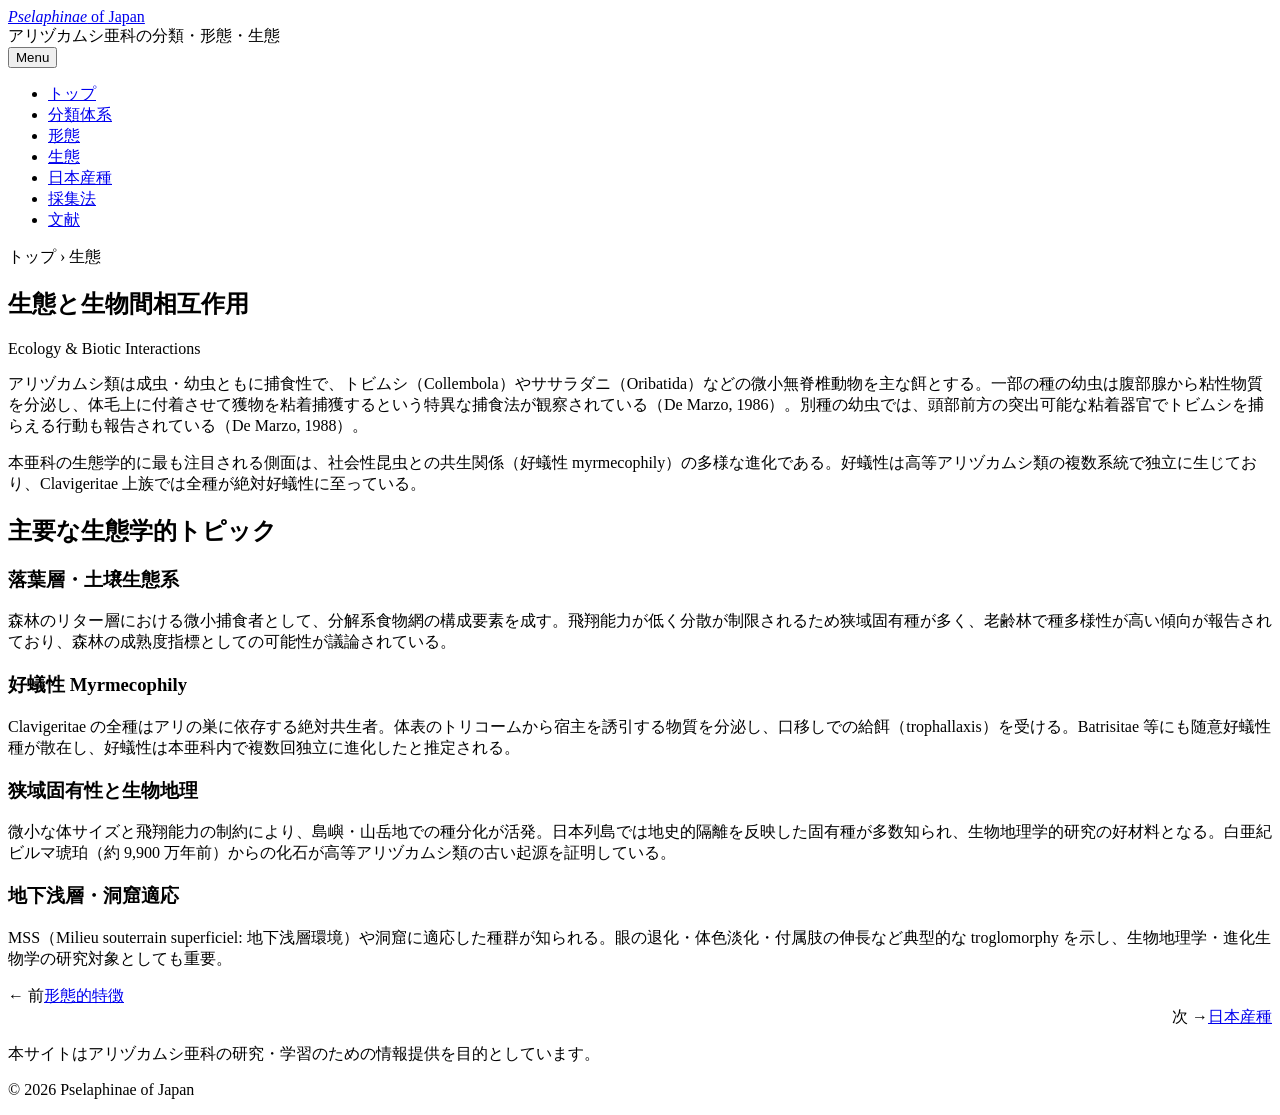
==== ecology.html @ 36e36d87 "Add files via upload" ====
<!DOCTYPE html>
<html lang="ja">
<head>
<meta charset="UTF-8">
<meta name="viewport" content="width=device-width, initial-scale=1.0">
<title>生態 — Pselaphinae of Japan</title>
<link rel="preconnect" href="https://fonts.googleapis.com">
<link rel="preconnect" href="https://fonts.gstatic.com" crossorigin>
<link href="https://fonts.googleapis.com/css2?family=EB+Garamond:ital,wght@0,400;0,500;0,600;1,400;1,500&family=Noto+Serif+JP:wght@400;500;600&family=Source+Sans+3:ital,wght@0,400;0,600;1,400&family=IBM+Plex+Mono:wght@400;500&display=swap" rel="stylesheet">
<link rel="stylesheet" href="css/style.css">
</head>
<body>

<header class="site-header">
  <div class="header-inner">
    <div class="header-top">
      <div>
        <div class="site-title"><a href="index.html"><i>Pselaphinae</i> of Japan</a></div>
        <div class="site-subtitle">アリヅカムシ亜科の分類・形態・生態</div>
      </div>
      <button class="menu-toggle" onclick="document.querySelector('.site-nav').classList.toggle('open')">Menu</button>
    </div>
    <nav class="site-nav">
      <ul>
        <li><a href="index.html">トップ</a></li>
        <li><a href="taxonomy.html">分類体系</a></li>
        <li><a href="morphology.html">形態</a></li>
        <li><a href="ecology.html" class="current">生態</a></li>
        <li><a href="japan.html">日本産種</a></li>
        <li><a href="methods.html">採集法</a></li>
        <li><a href="literature.html">文献</a></li>
      </ul>
    </nav>
  </div>
</header>

<section class="page-hero">
  <div class="container">
    <p class="taxon-path">トップ › 生態</p>
    <h1>生態と生物間相互作用</h1>
    <p class="subtitle">Ecology & Biotic Interactions</p>
  </div>
</section>

<main class="page-body">
  <div class="container">
    <div class="prose">
      <p>
        アリヅカムシ類は成虫・幼虫ともに捕食性で、トビムシ（Collembola）やササラダニ（Oribatida）などの微小無脊椎動物を主な餌とする。一部の種の幼虫は腹部腺から粘性物質を分泌し、体毛上に付着させて獲物を粘着捕獲するという特異な捕食法が観察されている（De Marzo, 1986）。別種の幼虫では、頭部前方の突出可能な粘着器官でトビムシを捕らえる行動も報告されている（De Marzo, 1988）。
      </p>
      <p>
        本亜科の生態学的に最も注目される側面は、社会性昆虫との共生関係（好蟻性 myrmecophily）の多様な進化である。好蟻性は高等アリヅカムシ類の複数系統で独立に生じており、Clavigeritae 上族では全種が絶対好蟻性に至っている。
      </p>

      <h2>主要な生態学的トピック</h2>
    </div>

    <div class="card-grid">
      <div class="card">
        <h3>落葉層・土壌生態系</h3>
        <p>森林のリター層における微小捕食者として、分解系食物網の構成要素を成す。飛翔能力が低く分散が制限されるため狭域固有種が多く、老齢林で種多様性が高い傾向が報告されており、森林の成熟度指標としての可能性が議論されている。</p>
      </div>
      <div class="card">
        <h3>好蟻性 Myrmecophily</h3>
        <p>Clavigeritae の全種はアリの巣に依存する絶対共生者。体表のトリコームから宿主を誘引する物質を分泌し、口移しでの給餌（trophallaxis）を受ける。Batrisitae 等にも随意好蟻性種が散在し、好蟻性は本亜科内で複数回独立に進化したと推定される。</p>
      </div>
      <div class="card">
        <h3>狭域固有性と生物地理</h3>
        <p>微小な体サイズと飛翔能力の制約により、島嶼・山岳地での種分化が活発。日本列島では地史的隔離を反映した固有種が多数知られ、生物地理学的研究の好材料となる。白亜紀ビルマ琥珀（約 9,900 万年前）からの化石が高等アリヅカムシ類の古い起源を証明している。</p>
      </div>
      <div class="card">
        <h3>地下浅層・洞窟適応</h3>
        <p>MSS（Milieu souterrain superficiel: 地下浅層環境）や洞窟に適応した種群が知られる。眼の退化・体色淡化・付属肢の伸長など典型的な troglomorphy を示し、生物地理学・進化生物学の研究対象としても重要。</p>
      </div>
    </div>

    <nav class="page-nav">
      <div><span class="label">← 前</span><a href="morphology.html">形態的特徴</a></div>
      <div style="text-align:right;"><span class="label">次 →</span><a href="japan.html">日本産種</a></div>
    </nav>
  </div>
</main>

<footer class="site-footer">
  <p>本サイトはアリヅカムシ亜科の研究・学習のための情報提供を目的としています。</p>
  <p class="copy">&copy; 2026 Pselaphinae of Japan</p>
</footer>
</body>
</html>
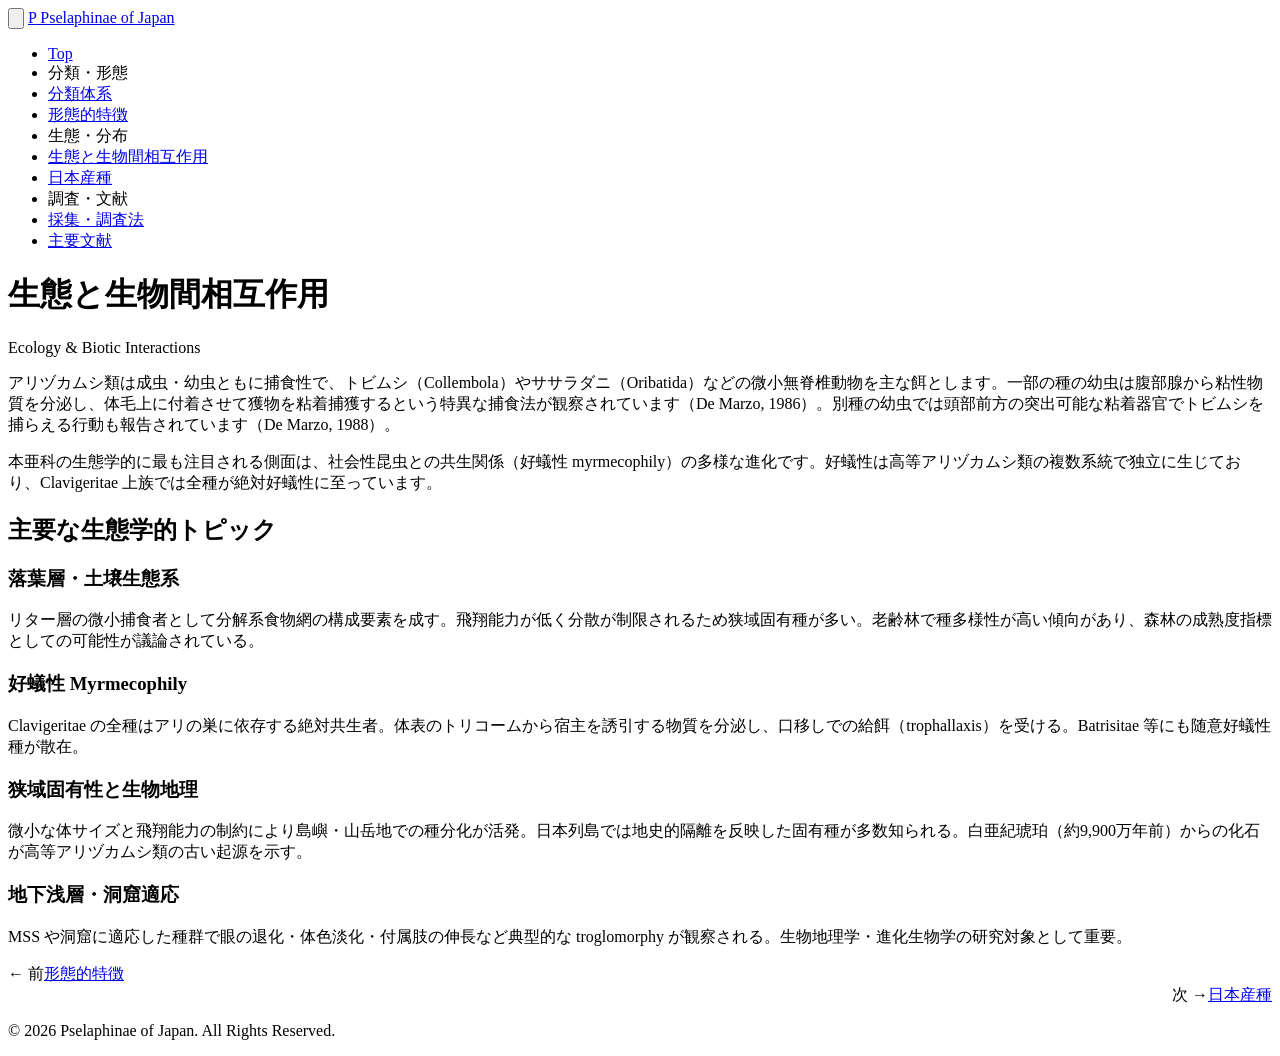
==== commit 1546862e: "Add files via upload" ====
--- a/ecology.html
+++ b/ecology.html
@@ -6,84 +6,66 @@
 <title>生態 — Pselaphinae of Japan</title>
 <link rel="preconnect" href="https://fonts.googleapis.com">
 <link rel="preconnect" href="https://fonts.gstatic.com" crossorigin>
-<link href="https://fonts.googleapis.com/css2?family=EB+Garamond:ital,wght@0,400;0,500;0,600;1,400;1,500&family=Noto+Serif+JP:wght@400;500;600&family=Source+Sans+3:ital,wght@0,400;0,600;1,400&family=IBM+Plex+Mono:wght@400;500&display=swap" rel="stylesheet">
+<link href="https://fonts.googleapis.com/css2?family=Noto+Sans+JP:wght@400;500;700&display=swap" rel="stylesheet">
 <link rel="stylesheet" href="css/style.css">
 </head>
 <body>
-
 <header class="site-header">
-  <div class="header-inner">
-    <div class="header-top">
-      <div>
-        <div class="site-title"><a href="index.html"><i>Pselaphinae</i> of Japan</a></div>
-        <div class="site-subtitle">アリヅカムシ亜科の分類・形態・生態</div>
-      </div>
-      <button class="menu-toggle" onclick="document.querySelector('.site-nav').classList.toggle('open')">Menu</button>
+  <button class="hamburger" onclick="toggleSidebar()"><svg viewBox="0 0 24 24"><path d="M3 18h18v-2H3v2zm0-5h18v-2H3v2zm0-7v2h18V6H3z"/></svg></button>
+  <a href="index.html" class="site-logo"><span class="logo-icon">P</span> Pselaphinae of Japan</a>
+</header>
+<div class="layout">
+  <nav class="sidebar" id="sidebar">
+    <ul class="sidebar-nav">
+      <li><a href="index.html">Top</a></li>
+      <li class="sidebar-section">分類・形態</li>
+      <li><a href="taxonomy.html">分類体系</a></li>
+      <li><a href="morphology.html">形態的特徴</a></li>
+      <li class="sidebar-section">生態・分布</li>
+      <li><a href="ecology.html" class="current">生態と生物間相互作用</a></li>
+      <li><a href="japan.html">日本産種</a></li>
+      <li class="sidebar-section">調査・文献</li>
+      <li><a href="methods.html">採集・調査法</a></li>
+      <li><a href="literature.html">主要文献</a></li>
+    </ul>
+  </nav>
+  <div class="sidebar-overlay" id="overlay" onclick="toggleSidebar()"></div>
+  <main class="main"><div class="content">
+    <div class="page-title">
+      <h1>生態と生物間相互作用</h1>
+      <div class="sub">Ecology & Biotic Interactions</div>
     </div>
-    <nav class="site-nav">
-      <ul>
-        <li><a href="index.html">トップ</a></li>
-        <li><a href="taxonomy.html">分類体系</a></li>
-        <li><a href="morphology.html">形態</a></li>
-        <li><a href="ecology.html" class="current">生態</a></li>
-        <li><a href="japan.html">日本産種</a></li>
-        <li><a href="methods.html">採集法</a></li>
-        <li><a href="literature.html">文献</a></li>
-      </ul>
-    </nav>
-  </div>
-</header>
-
-<section class="page-hero">
-  <div class="container">
-    <p class="taxon-path">トップ › 生態</p>
-    <h1>生態と生物間相互作用</h1>
-    <p class="subtitle">Ecology & Biotic Interactions</p>
-  </div>
-</section>
-
-<main class="page-body">
-  <div class="container">
     <div class="prose">
-      <p>
-        アリヅカムシ類は成虫・幼虫ともに捕食性で、トビムシ（Collembola）やササラダニ（Oribatida）などの微小無脊椎動物を主な餌とする。一部の種の幼虫は腹部腺から粘性物質を分泌し、体毛上に付着させて獲物を粘着捕獲するという特異な捕食法が観察されている（De Marzo, 1986）。別種の幼虫では、頭部前方の突出可能な粘着器官でトビムシを捕らえる行動も報告されている（De Marzo, 1988）。
-      </p>
-      <p>
-        本亜科の生態学的に最も注目される側面は、社会性昆虫との共生関係（好蟻性 myrmecophily）の多様な進化である。好蟻性は高等アリヅカムシ類の複数系統で独立に生じており、Clavigeritae 上族では全種が絶対好蟻性に至っている。
-      </p>
-
+      <p>アリヅカムシ類は成虫・幼虫ともに捕食性で、トビムシ（Collembola）やササラダニ（Oribatida）などの微小無脊椎動物を主な餌とします。一部の種の幼虫は腹部腺から粘性物質を分泌し、体毛上に付着させて獲物を粘着捕獲するという特異な捕食法が観察されています（De Marzo, 1986）。別種の幼虫では頭部前方の突出可能な粘着器官でトビムシを捕らえる行動も報告されています（De Marzo, 1988）。</p>
+      <p>本亜科の生態学的に最も注目される側面は、社会性昆虫との共生関係（好蟻性 myrmecophily）の多様な進化です。好蟻性は高等アリヅカムシ類の複数系統で独立に生じており、Clavigeritae 上族では全種が絶対好蟻性に至っています。</p>
       <h2>主要な生態学的トピック</h2>
     </div>
-
     <div class="card-grid">
       <div class="card">
         <h3>落葉層・土壌生態系</h3>
-        <p>森林のリター層における微小捕食者として、分解系食物網の構成要素を成す。飛翔能力が低く分散が制限されるため狭域固有種が多く、老齢林で種多様性が高い傾向が報告されており、森林の成熟度指標としての可能性が議論されている。</p>
+        <p>リター層の微小捕食者として分解系食物網の構成要素を成す。飛翔能力が低く分散が制限されるため狭域固有種が多い。老齢林で種多様性が高い傾向があり、森林の成熟度指標としての可能性が議論されている。</p>
       </div>
       <div class="card">
         <h3>好蟻性 Myrmecophily</h3>
-        <p>Clavigeritae の全種はアリの巣に依存する絶対共生者。体表のトリコームから宿主を誘引する物質を分泌し、口移しでの給餌（trophallaxis）を受ける。Batrisitae 等にも随意好蟻性種が散在し、好蟻性は本亜科内で複数回独立に進化したと推定される。</p>
+        <p>Clavigeritae の全種はアリの巣に依存する絶対共生者。体表のトリコームから宿主を誘引する物質を分泌し、口移しでの給餌（trophallaxis）を受ける。Batrisitae 等にも随意好蟻性種が散在。</p>
       </div>
       <div class="card">
         <h3>狭域固有性と生物地理</h3>
-        <p>微小な体サイズと飛翔能力の制約により、島嶼・山岳地での種分化が活発。日本列島では地史的隔離を反映した固有種が多数知られ、生物地理学的研究の好材料となる。白亜紀ビルマ琥珀（約 9,900 万年前）からの化石が高等アリヅカムシ類の古い起源を証明している。</p>
+        <p>微小な体サイズと飛翔能力の制約により島嶼・山岳地での種分化が活発。日本列島では地史的隔離を反映した固有種が多数知られる。白亜紀琥珀（約9,900万年前）からの化石が高等アリヅカムシ類の古い起源を示す。</p>
       </div>
       <div class="card">
         <h3>地下浅層・洞窟適応</h3>
-        <p>MSS（Milieu souterrain superficiel: 地下浅層環境）や洞窟に適応した種群が知られる。眼の退化・体色淡化・付属肢の伸長など典型的な troglomorphy を示し、生物地理学・進化生物学の研究対象としても重要。</p>
+        <p>MSS や洞窟に適応した種群で眼の退化・体色淡化・付属肢の伸長など典型的な troglomorphy が観察される。生物地理学・進化生物学の研究対象として重要。</p>
       </div>
     </div>
-
     <nav class="page-nav">
       <div><span class="label">← 前</span><a href="morphology.html">形態的特徴</a></div>
       <div style="text-align:right;"><span class="label">次 →</span><a href="japan.html">日本産種</a></div>
     </nav>
   </div>
-</main>
-
-<footer class="site-footer">
-  <p>本サイトはアリヅカムシ亜科の研究・学習のための情報提供を目的としています。</p>
-  <p class="copy">&copy; 2026 Pselaphinae of Japan</p>
-</footer>
+  <footer class="site-footer" style="margin-left:0;"><p>&copy; 2026 Pselaphinae of Japan. All Rights Reserved.</p></footer>
+  </main>
+</div>
+<script>function toggleSidebar(){document.getElementById('sidebar').classList.toggle('open');document.getElementById('overlay').classList.toggle('open');}</script>
 </body>
 </html>
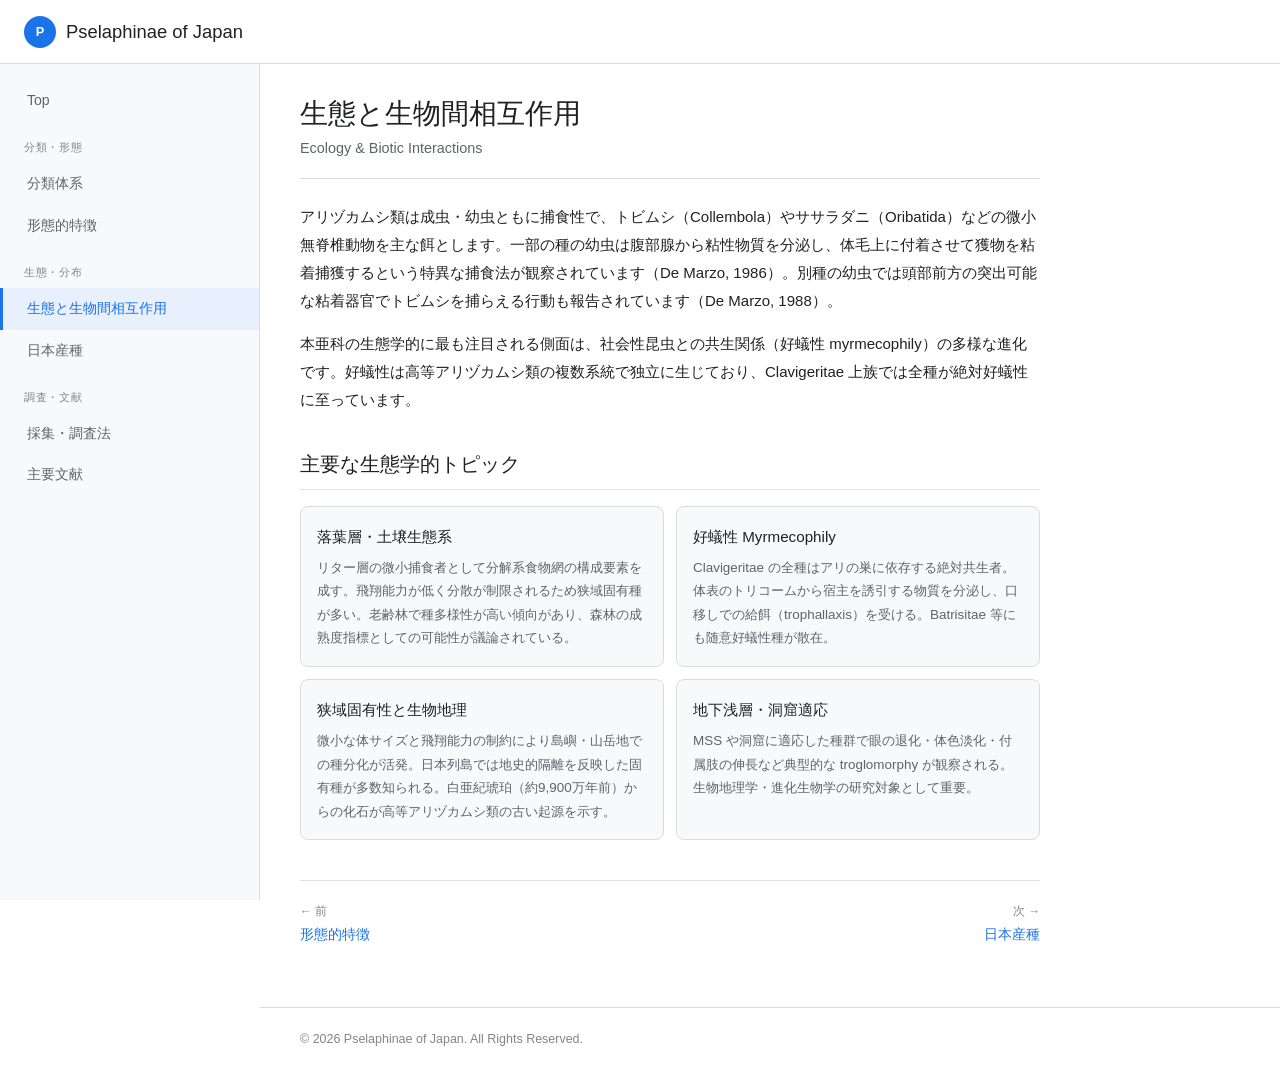
==== commit d410bede: "Add files via upload" ====
--- a/ecology.html
+++ b/ecology.html
@@ -7,7 +7,7 @@
 <link rel="preconnect" href="https://fonts.googleapis.com">
 <link rel="preconnect" href="https://fonts.gstatic.com" crossorigin>
 <link href="https://fonts.googleapis.com/css2?family=Noto+Sans+JP:wght@400;500;700&display=swap" rel="stylesheet">
-<link rel="stylesheet" href="css/style.css">
+<link rel="stylesheet" href="style.css">
 </head>
 <body>
 <header class="site-header">
--- a/style.css
+++ b/style.css
@@ -0,0 +1,543 @@
+/* ============================================
+   Pselaphinae of Japan — style.css
+   Google Sites風 左サイドバーレイアウト
+   ============================================ */
+
+*, *::before, *::after { margin: 0; padding: 0; box-sizing: border-box; }
+
+:root {
+  --white: #fff;
+  --bg: #fff;
+  --bg-side: #f8f9fa;
+  --bg-hover: #e8eaed;
+  --border: #dadce0;
+  --border-light: #e0e0e0;
+  --text: #202124;
+  --text-sec: #5f6368;
+  --text-muted: #80868b;
+  --accent: #1a73e8;
+  --accent-hover: #1765cc;
+  --accent-dark: #174ea6;
+  --sidebar-w: 260px;
+  --header-h: 64px;
+  --font: 'Noto Sans JP', 'Roboto', Arial, sans-serif;
+}
+
+html { scroll-behavior: smooth; }
+
+body {
+  font-family: var(--font);
+  background: var(--bg);
+  color: var(--text);
+  font-size: 15px;
+  line-height: 1.8;
+  -webkit-font-smoothing: antialiased;
+}
+
+a { color: var(--accent); text-decoration: none; }
+a:hover { text-decoration: underline; }
+img { max-width: 100%; display: block; }
+
+/* ============================================
+   HEADER
+   ============================================ */
+.site-header {
+  position: fixed;
+  top: 0; left: 0; right: 0;
+  height: var(--header-h);
+  background: var(--white);
+  border-bottom: 1px solid var(--border);
+  z-index: 100;
+  display: flex;
+  align-items: center;
+  padding: 0 24px;
+}
+
+.site-logo {
+  font-size: 1.15rem;
+  font-weight: 500;
+  color: var(--text);
+  text-decoration: none;
+  display: flex;
+  align-items: center;
+  gap: 10px;
+}
+
+.site-logo:hover { text-decoration: none; color: var(--text); }
+
+.site-logo .logo-icon {
+  width: 32px;
+  height: 32px;
+  background: var(--accent);
+  border-radius: 50%;
+  display: flex;
+  align-items: center;
+  justify-content: center;
+  color: #fff;
+  font-size: 0.8rem;
+  font-weight: 700;
+}
+
+.header-right {
+  margin-left: auto;
+  font-size: 0.8rem;
+  color: var(--text-muted);
+}
+
+/* hamburger */
+.hamburger {
+  display: none;
+  background: none;
+  border: none;
+  cursor: pointer;
+  padding: 8px;
+  margin-right: 8px;
+}
+
+.hamburger svg {
+  width: 24px;
+  height: 24px;
+  fill: var(--text-sec);
+}
+
+/* ============================================
+   LAYOUT
+   ============================================ */
+.layout {
+  display: flex;
+  margin-top: var(--header-h);
+  min-height: calc(100vh - var(--header-h));
+}
+
+/* ============================================
+   SIDEBAR
+   ============================================ */
+.sidebar {
+  width: var(--sidebar-w);
+  min-width: var(--sidebar-w);
+  background: var(--bg-side);
+  border-right: 1px solid var(--border);
+  padding: 16px 0;
+  position: fixed;
+  top: var(--header-h);
+  bottom: 0;
+  overflow-y: auto;
+  z-index: 50;
+}
+
+.sidebar-nav { list-style: none; }
+
+.sidebar-nav li { }
+
+.sidebar-nav a {
+  display: block;
+  padding: 8px 24px;
+  font-size: 0.88rem;
+  color: var(--text-sec);
+  text-decoration: none;
+  border-left: 3px solid transparent;
+  transition: background 0.15s, color 0.15s;
+}
+
+.sidebar-nav a:hover {
+  background: var(--bg-hover);
+  text-decoration: none;
+}
+
+.sidebar-nav a.current {
+  color: var(--accent);
+  background: #e8f0fe;
+  border-left-color: var(--accent);
+  font-weight: 500;
+}
+
+/* sub items */
+.sidebar-nav .sub-item a {
+  padding-left: 44px;
+  font-size: 0.82rem;
+}
+
+/* sidebar section label */
+.sidebar-section {
+  padding: 16px 24px 6px;
+  font-size: 0.7rem;
+  font-weight: 500;
+  color: var(--text-muted);
+  text-transform: uppercase;
+  letter-spacing: 0.06em;
+}
+
+/* ============================================
+   MAIN CONTENT
+   ============================================ */
+.main {
+  flex: 1;
+  margin-left: var(--sidebar-w);
+  min-width: 0;
+}
+
+.content {
+  max-width: 820px;
+  padding: 32px 40px 60px;
+}
+
+/* ============================================
+   PAGE TITLE
+   ============================================ */
+.page-title {
+  margin-bottom: 24px;
+  padding-bottom: 16px;
+  border-bottom: 1px solid var(--border);
+}
+
+.page-title h1 {
+  font-size: 1.75rem;
+  font-weight: 400;
+  line-height: 1.3;
+  color: var(--text);
+}
+
+.page-title .sub {
+  font-size: 0.9rem;
+  color: var(--text-sec);
+  margin-top: 4px;
+}
+
+/* ============================================
+   PROSE
+   ============================================ */
+.prose { line-height: 1.85; }
+.prose p + p { margin-top: 1rem; }
+
+.prose h2 {
+  font-size: 1.25rem;
+  font-weight: 500;
+  margin: 2rem 0 0.75rem;
+  padding-bottom: 6px;
+  border-bottom: 1px solid var(--border-light);
+  color: var(--text);
+}
+
+.prose h2:first-child { margin-top: 0; }
+
+.prose h3 {
+  font-size: 1.05rem;
+  font-weight: 500;
+  margin: 1.5rem 0 0.5rem;
+  color: var(--text);
+}
+
+.prose ul, .prose ol {
+  margin: 0.5rem 0 1rem 1.5rem;
+}
+
+.prose li {
+  margin-bottom: 0.3rem;
+}
+
+/* ============================================
+   SUMMARY GRID (top page)
+   ============================================ */
+.stat-grid {
+  display: grid;
+  grid-template-columns: repeat(4, 1fr);
+  gap: 12px;
+  margin: 20px 0;
+}
+
+.stat-box {
+  background: var(--bg-side);
+  border: 1px solid var(--border);
+  border-radius: 8px;
+  padding: 16px;
+  text-align: center;
+}
+
+.stat-val {
+  font-size: 1.4rem;
+  font-weight: 500;
+  color: var(--accent-dark);
+  line-height: 1.2;
+}
+
+.stat-label {
+  font-size: 0.72rem;
+  color: var(--text-muted);
+  margin-top: 4px;
+}
+
+/* ============================================
+   CONTENT LINKS (top page)
+   ============================================ */
+.content-links {
+  margin: 20px 0;
+}
+
+.content-links ul {
+  list-style: none;
+  margin: 0;
+}
+
+.content-links li {
+  border-bottom: 1px solid var(--border-light);
+}
+
+.content-links a {
+  display: flex;
+  align-items: center;
+  padding: 12px 8px;
+  color: var(--accent);
+  text-decoration: none;
+  font-size: 0.95rem;
+  transition: background 0.15s;
+}
+
+.content-links a:hover {
+  background: #f1f3f4;
+  text-decoration: none;
+}
+
+.content-links .cl-desc {
+  margin-left: 8px;
+  color: var(--text-muted);
+  font-size: 0.82rem;
+}
+
+/* ============================================
+   UPDATE LOG
+   ============================================ */
+.update-log {
+  margin: 16px 0;
+}
+
+.update-item {
+  display: grid;
+  grid-template-columns: 100px 1fr;
+  gap: 8px;
+  padding: 6px 0;
+  font-size: 0.88rem;
+}
+
+.update-date {
+  color: var(--text-muted);
+  font-size: 0.82rem;
+}
+
+/* ============================================
+   TABLE
+   ============================================ */
+.table-wrap {
+  overflow-x: auto;
+  margin: 16px 0;
+}
+
+table.dtable {
+  width: 100%;
+  border-collapse: collapse;
+  font-size: 0.86rem;
+}
+
+table.dtable th {
+  padding: 8px 12px;
+  text-align: left;
+  font-size: 0.78rem;
+  font-weight: 500;
+  color: var(--text-sec);
+  background: var(--bg-side);
+  border-bottom: 2px solid var(--border);
+}
+
+table.dtable td {
+  padding: 7px 12px;
+  border-bottom: 1px solid var(--border-light);
+  vertical-align: top;
+}
+
+table.dtable tbody tr:hover { background: #f8f9fa; }
+table.dtable .it { font-style: italic; }
+
+/* ============================================
+   SUPERTRIBE LIST
+   ============================================ */
+.st-list { margin: 16px 0; }
+
+.st-item {
+  padding: 12px 0;
+  border-bottom: 1px solid var(--border-light);
+}
+.st-item:last-child { border-bottom: none; }
+
+.st-name {
+  font-size: 1rem;
+  font-weight: 500;
+  font-style: italic;
+  color: var(--accent-dark);
+}
+
+.st-jp {
+  font-size: 0.82rem;
+  color: var(--text-sec);
+}
+
+.st-desc {
+  font-size: 0.88rem;
+  color: var(--text-sec);
+  line-height: 1.75;
+  margin-top: 4px;
+}
+
+/* ============================================
+   DL (morphology)
+   ============================================ */
+.feat-dl dt {
+  font-weight: 500;
+  color: var(--text);
+  margin-top: 14px;
+  font-size: 0.95rem;
+}
+.feat-dl dt:first-child { margin-top: 0; }
+
+.feat-dl dd {
+  font-size: 0.88rem;
+  color: var(--text-sec);
+  line-height: 1.75;
+  margin-top: 2px;
+}
+
+/* ============================================
+   CARD GRID (ecology)
+   ============================================ */
+.card-grid {
+  display: grid;
+  grid-template-columns: 1fr 1fr;
+  gap: 12px;
+  margin: 16px 0;
+}
+
+.card {
+  background: var(--bg-side);
+  border: 1px solid var(--border);
+  border-radius: 8px;
+  padding: 16px;
+}
+
+.card h3 {
+  font-size: 0.95rem;
+  font-weight: 500;
+  margin-bottom: 6px;
+}
+
+.card p {
+  font-size: 0.84rem;
+  color: var(--text-sec);
+  line-height: 1.75;
+}
+
+/* ============================================
+   METHOD LIST
+   ============================================ */
+.method-item {
+  padding: 10px 0;
+  border-bottom: 1px solid var(--border-light);
+}
+.method-item:last-child { border-bottom: none; }
+
+.method-name { font-weight: 500; font-size: 0.95rem; }
+.method-en { font-size: 0.78rem; color: var(--text-muted); font-style: italic; }
+.method-desc { font-size: 0.88rem; color: var(--text-sec); line-height: 1.75; margin-top: 2px; }
+
+/* ============================================
+   REF LIST
+   ============================================ */
+.ref-list { margin: 12px 0; counter-reset: ref; }
+
+.ref-item {
+  padding: 4px 0 4px 2rem;
+  position: relative;
+  font-size: 0.85rem;
+  color: var(--text-sec);
+  line-height: 1.7;
+  counter-increment: ref;
+}
+
+.ref-item::before {
+  content: "[" counter(ref) "]";
+  position: absolute;
+  left: 0;
+  font-size: 0.75rem;
+  color: var(--text-muted);
+}
+
+.ref-title { color: var(--text); }
+.ref-journal { font-style: italic; }
+
+/* ============================================
+   PAGE NAV (prev/next)
+   ============================================ */
+.page-nav {
+  display: flex;
+  justify-content: space-between;
+  margin-top: 40px;
+  padding-top: 20px;
+  border-top: 1px solid var(--border-light);
+  font-size: 0.88rem;
+}
+
+.page-nav .label {
+  font-size: 0.72rem;
+  color: var(--text-muted);
+  display: block;
+}
+
+/* ============================================
+   FOOTER
+   ============================================ */
+.site-footer {
+  margin-left: var(--sidebar-w);
+  border-top: 1px solid var(--border);
+  padding: 20px 40px;
+  font-size: 0.78rem;
+  color: var(--text-muted);
+}
+
+/* ============================================
+   RESPONSIVE
+   ============================================ */
+@media (max-width: 900px) {
+  .sidebar {
+    transform: translateX(-100%);
+    transition: transform 0.3s;
+    z-index: 200;
+    position: fixed;
+    top: var(--header-h);
+    bottom: 0;
+    width: var(--sidebar-w);
+  }
+
+  .sidebar.open { transform: translateX(0); }
+
+  .sidebar-overlay {
+    display: none;
+    position: fixed;
+    top: var(--header-h);
+    left: 0; right: 0; bottom: 0;
+    background: rgba(0,0,0,0.3);
+    z-index: 199;
+  }
+
+  .sidebar-overlay.open { display: block; }
+
+  .main { margin-left: 0; }
+  .site-footer { margin-left: 0; }
+
+  .hamburger { display: block; }
+
+  .content { padding: 24px 20px 48px; }
+
+  .stat-grid { grid-template-columns: 1fr 1fr; }
+  .card-grid { grid-template-columns: 1fr; }
+}
+
+@media (max-width: 480px) {
+  .stat-grid { grid-template-columns: 1fr; }
+}
